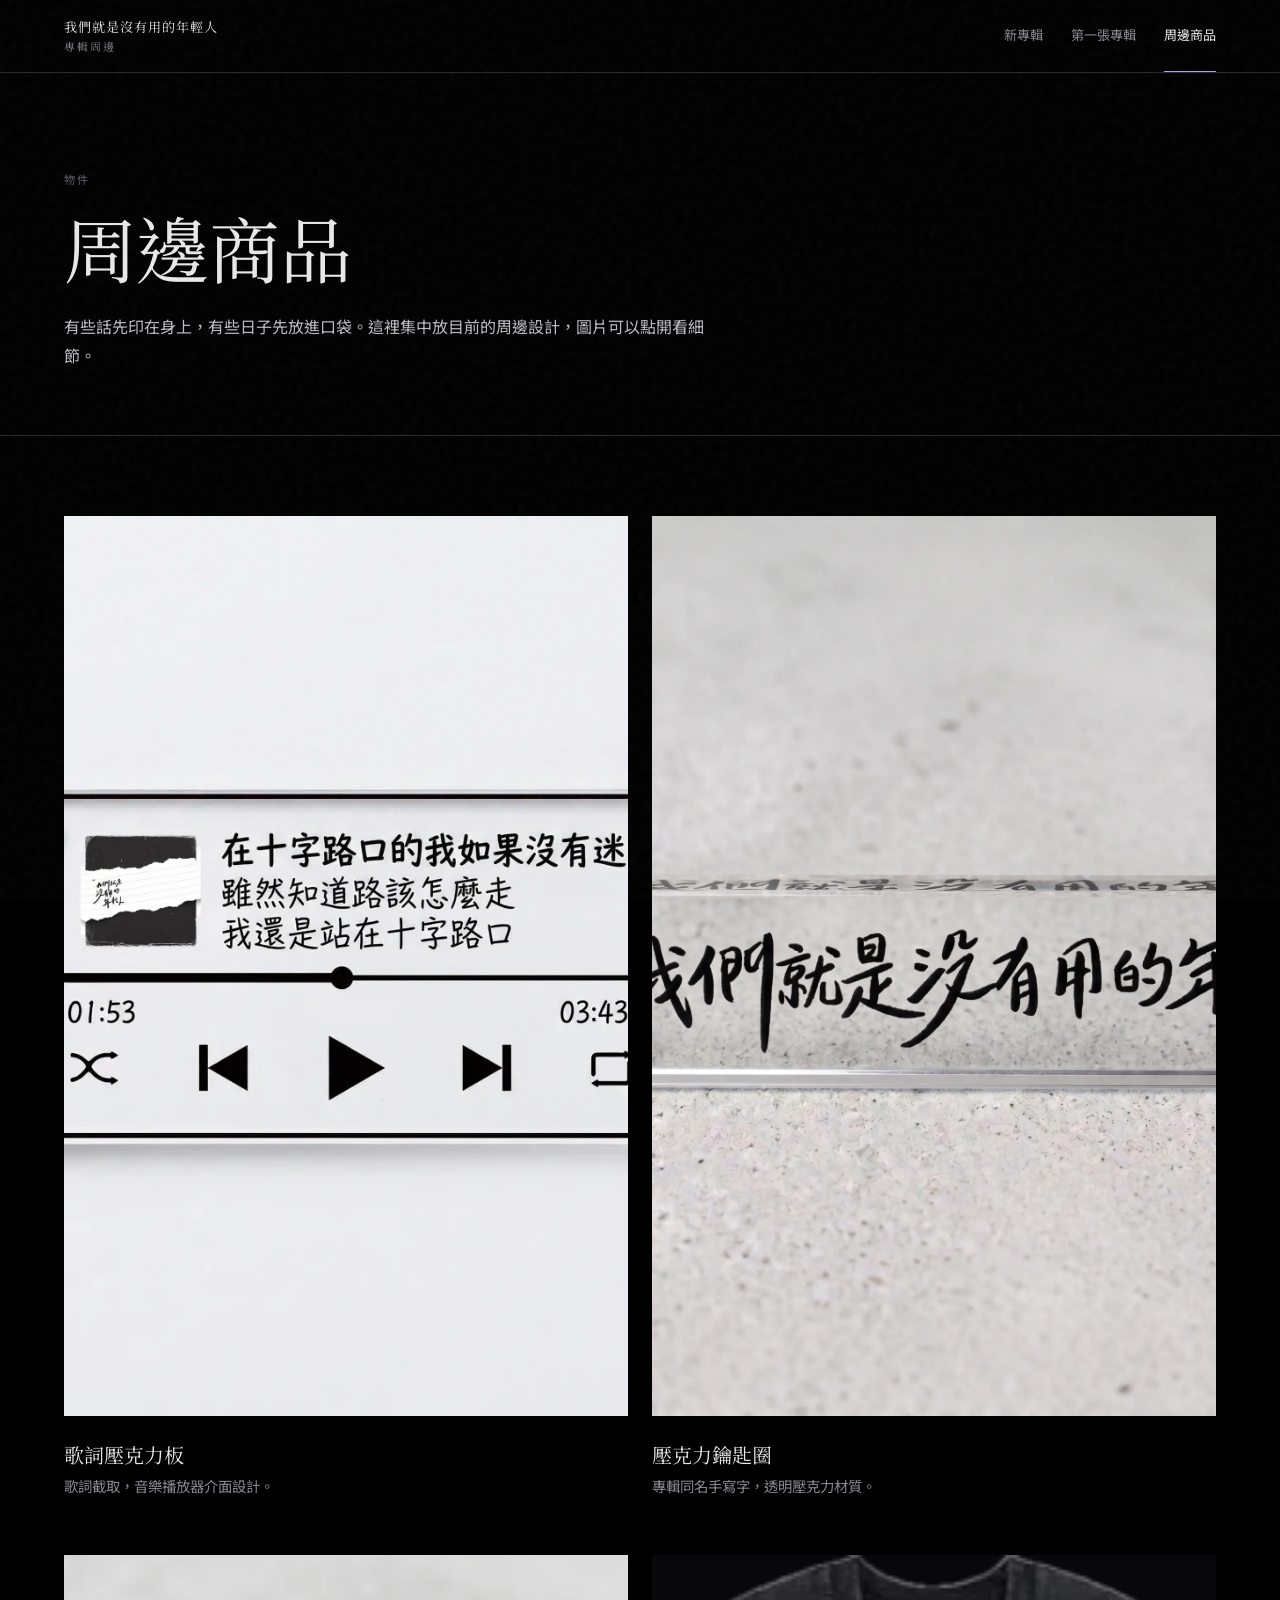
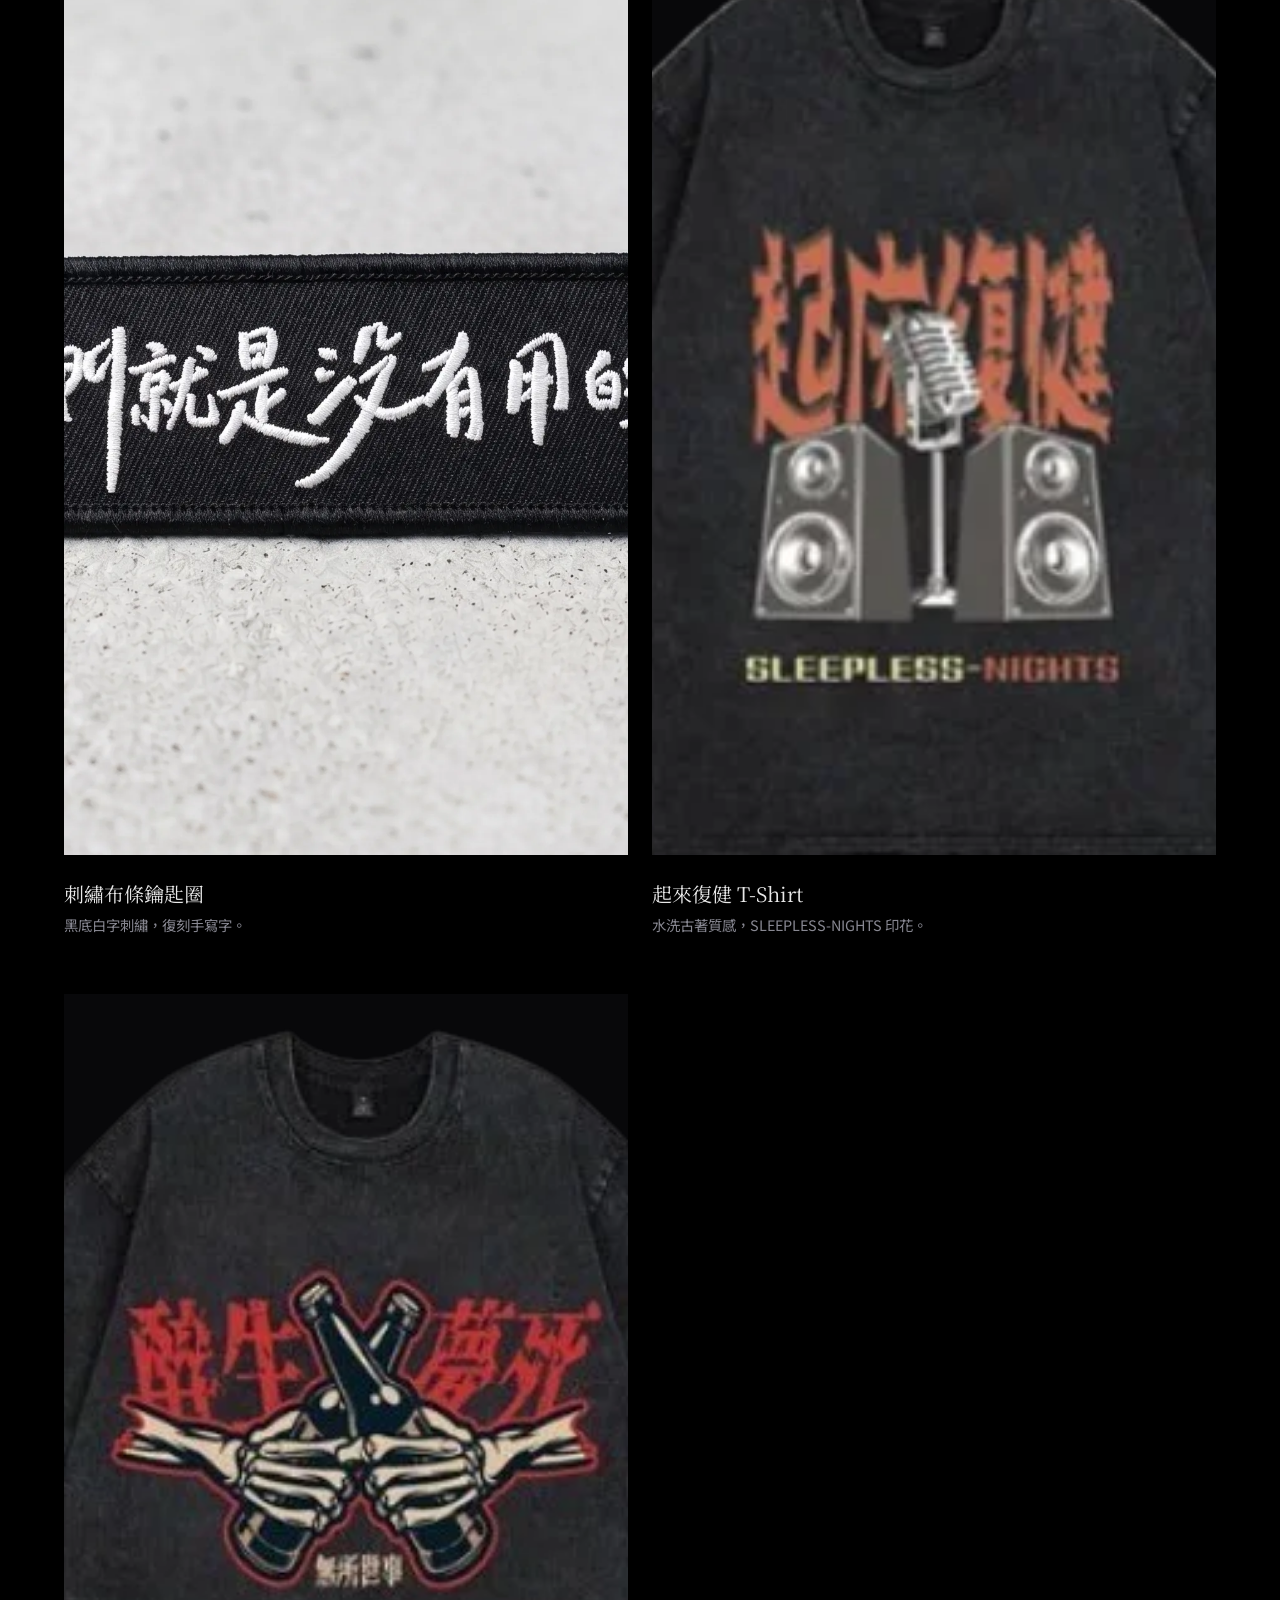
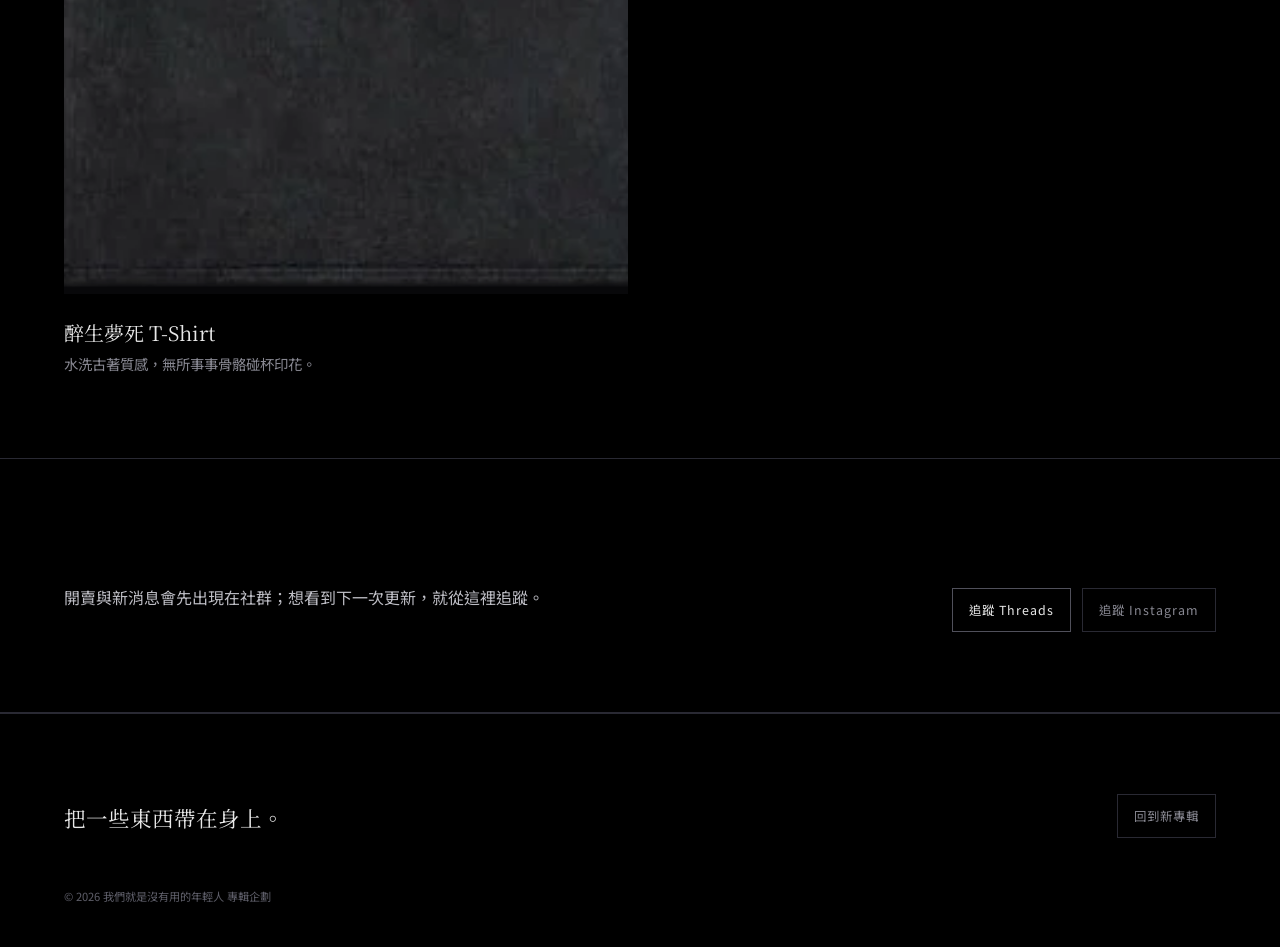
==== merch.html @ c6cdb8cd "建立三頁專輯網站" ====
<!doctype html>
<html lang="zh-Hant">
<head>
  <meta charset="utf-8">
  <meta name="viewport" content="width=device-width, initial-scale=1">
  <title>周邊商品｜我們就是沒有用的年輕人</title>
  <meta name="description" content="《我們就是沒有用的年輕人》專輯周邊：歌詞壓克力板、鑰匙圈與兩款 T-Shirt。">
  <link rel="canonical" href="https://manfredsun.github.io/useless-youth-album/merch.html">
  <meta property="og:title" content="周邊商品｜我們就是沒有用的年輕人">
  <meta property="og:description" content="把歌詞、手寫字和那些陪我們走過的日子帶在身上。">
  <meta property="og:type" content="website">
  <meta property="og:url" content="https://manfredsun.github.io/useless-youth-album/merch.html">
  <meta property="og:image" content="https://manfredsun.github.io/useless-youth-album/images/tshirt_zuishengmengsi.png">
  <link rel="preconnect" href="https://fonts.googleapis.com"><link rel="preconnect" href="https://fonts.gstatic.com" crossorigin>
  <link href="https://fonts.googleapis.com/css2?family=Noto+Serif+TC:wght@400;700;900&family=Noto+Sans+TC:wght@300;400;500;700&display=swap" rel="stylesheet">
  <link rel="stylesheet" href="styles.css">
</head>
<body>
  <a class="skip-link" href="#main-content">跳到主要內容</a>
  <div class="site-shell">
    <header class="site-nav"><div class="container nav-inner">
      <a class="brand serif" href="index.html">我們就是沒有用的年輕人<span>專輯周邊</span></a>
      <nav class="nav-links" aria-label="網站導覽"><a href="index.html">新專輯</a><a href="previous-album.html">第一張專輯</a><a href="merch.html" aria-current="page">周邊商品</a></nav>
    </div></header>
    <main id="main-content">
      <section class="page-hero"><div class="container"><span class="eyebrow">物件</span><h1 class="serif">周邊商品</h1><p>有些話先印在身上，有些日子先放進口袋。這裡集中放目前的周邊設計，圖片可以點開看細節。</p></div></section>
      <section class="section"><div class="container">
        <div class="merch-grid">
          <article class="merch-item"><figure><button class="photo-button" type="button" data-lightbox-src="images/十字路口 歌詞壓克力.webp" data-lightbox-alt="歌詞壓克力板"><img class="merch-image" src="images/十字路口 歌詞壓克力.webp" alt="歌詞壓克力板" loading="lazy" width="900" height="900"></button><figcaption><h2>歌詞壓克力板</h2><p>歌詞截取，音樂播放器介面設計。</p></figcaption></figure></article>
          <article class="merch-item"><figure><button class="photo-button" type="button" data-lightbox-src="images/壓克力設計.webp" data-lightbox-alt="壓克力鑰匙圈"><img class="merch-image" src="images/壓克力設計.webp" alt="壓克力鑰匙圈" loading="lazy" width="900" height="900"></button><figcaption><h2>壓克力鑰匙圈</h2><p>專輯同名手寫字，透明壓克力材質。</p></figcaption></figure></article>
          <article class="merch-item"><figure><button class="photo-button" type="button" data-lightbox-src="images/布條.webp" data-lightbox-alt="刺繡布條鑰匙圈"><img class="merch-image" src="images/布條.webp" alt="刺繡布條鑰匙圈" loading="lazy" width="900" height="900"></button><figcaption><h2>刺繡布條鑰匙圈</h2><p>黑底白字刺繡，復刻手寫字。</p></figcaption></figure></article>
          <article class="merch-item"><figure><button class="photo-button" type="button" data-lightbox-src="images/tshirt_sleepless_nights.webp" data-lightbox-alt="起來復健 T-Shirt"><img class="merch-image" src="images/tshirt_sleepless_nights.webp" alt="起來復健 T-Shirt" loading="lazy" width="900" height="900"></button><figcaption><h2>起來復健 T-Shirt</h2><p>水洗古著質感，SLEEPLESS-NIGHTS 印花。</p></figcaption></figure></article>
          <article class="merch-item"><figure><button class="photo-button" type="button" data-lightbox-src="images/tshirt_zuishengmengsi.webp" data-lightbox-alt="醉生夢死 T-Shirt"><img class="merch-image" src="images/tshirt_zuishengmengsi.webp" alt="醉生夢死 T-Shirt" loading="lazy" width="900" height="900"></button><figcaption><h2>醉生夢死 T-Shirt</h2><p>水洗古著質感，無所事事骨骼碰杯印花。</p></figcaption></figure></article>
        </div>
      </div></section>
      <section class="section"><div class="container social-panel"><p>開賣與新消息會先出現在社群；想看到下一次更新，就從這裡追蹤。</p><div class="link-row"><a class="button-link" href="https://www.threads.net/@uselessyouth2026" target="_blank" rel="noopener noreferrer">追蹤 Threads</a><a class="button-link subtle" href="https://www.instagram.com/uselessyouth2026/" target="_blank" rel="noopener noreferrer">追蹤 Instagram</a></div></div></section>
    </main>
    <footer class="site-footer"><div class="container footer-inner"><p class="footer-quote serif">把一些東西帶在身上。</p><a class="button-link subtle" href="index.html">回到新專輯</a></div><div class="container"><p class="copyright">© 2026 我們就是沒有用的年輕人 專輯企劃</p></div></footer>
  </div>
  <div class="lightbox" data-lightbox hidden role="dialog" aria-modal="true" aria-label="圖片預覽"><button class="lightbox-close" type="button" data-lightbox-close aria-label="關閉圖片預覽">×</button><img src="" alt=""></div>
  <script src="site.js"></script>
</body>
</html>
---- styles.css ----
:root {
  --ink: #000;
  --panel: #0d0d0f;
  --panel-soft: #14141a;
  --line: #292933;
  --text: #e8e8e8;
  --body: #bdbdc4;
  --muted: #888892;
  --dim: #5e5e69;
  --violet: #a7a4e0;
  --max: 72rem;
}

* { box-sizing: border-box; }
html { scroll-behavior: smooth; background: var(--ink); }
body {
  margin: 0;
  background: var(--ink);
  color: var(--body);
  font-family: "Noto Sans TC", system-ui, sans-serif;
  font-size: 1rem;
  line-height: 1.85;
  overflow-x: hidden;
}
body::before {
  content: "";
  position: fixed;
  inset: 0;
  pointer-events: none;
  z-index: 20;
  opacity: .035;
  background-image: url("data:image/svg+xml,%3Csvg viewBox='0 0 180 180' xmlns='http://www.w3.org/2000/svg'%3E%3Cfilter id='n'%3E%3CfeTurbulence type='fractalNoise' baseFrequency='.75' numOctaves='3' stitchTiles='stitch'/%3E%3C/filter%3E%3Crect width='100%25' height='100%25' filter='url(%23n)'/%3E%3C/svg%3E");
}
a { color: inherit; }
button, a, summary { -webkit-tap-highlight-color: transparent; }
a:focus-visible, button:focus-visible, summary:focus-visible, [role="button"]:focus-visible { outline: 2px solid var(--violet); outline-offset: 5px; }
img { display: block; max-width: 100%; }
.serif { font-family: "Noto Serif TC", Georgia, serif; }
.site-shell { position: relative; z-index: 1; }
.container { width: min(calc(100% - 2.5rem), var(--max)); margin-inline: auto; }
.skip-link { position: absolute; left: 1rem; top: -4rem; padding: .55rem .8rem; background: var(--violet); color: var(--ink); z-index: 50; }
.skip-link:focus { top: 1rem; }

.site-nav {
  position: relative;
  z-index: 10;
  border-bottom: 1px solid var(--line);
  background: rgba(0,0,0,.92);
}
.nav-inner { min-height: 4.5rem; display: flex; align-items: center; justify-content: space-between; gap: 2rem; }
.brand { text-decoration: none; color: var(--text); letter-spacing: .08em; font-size: .82rem; line-height: 1.35; }
.brand span { display: block; color: var(--muted); font-size: .68rem; letter-spacing: .18em; margin-top: .2rem; }
.nav-links { display: flex; align-items: stretch; gap: 1.75rem; height: 4.5rem; }
.nav-links a { display: inline-flex; align-items: center; text-decoration: none; color: var(--muted); font-size: .82rem; border-bottom: 1px solid transparent; transition: color .2s, border-color .2s; }
.nav-links a:hover, .nav-links a[aria-current="page"] { color: var(--text); border-color: var(--violet); }

.hero { min-height: calc(100svh - 4.5rem); display: grid; place-items: center; padding: 4rem 1.25rem 5rem; position: relative; overflow: hidden; }
.hero::after { content: ""; position: absolute; inset: auto 0 0; height: 35%; background: linear-gradient(transparent, var(--ink)); pointer-events: none; }
.hero-inner { width: min(100%, 54rem); text-align: center; position: relative; z-index: 1; }
.hero-title-art { width: min(26rem, 72vw); margin: 0 auto .7rem; filter: invert(1) contrast(1.35) brightness(1.15); mix-blend-mode: screen; }
.hero-kicker { margin: 0; color: var(--muted); font-size: .72rem; letter-spacing: .2em; }
.hero h1 { margin: .4rem auto 0; color: var(--text); font-weight: 400; font-size: clamp(1.7rem, 4vw, 2.7rem); letter-spacing: .12em; }
.hero-art { width: min(34rem, 92vw); margin: 1.25rem auto -1rem; object-fit: contain; }
.hero-note { max-width: 32rem; margin: 1.5rem auto 0; color: var(--muted); font-size: .95rem; }
.hero-actions, .link-row { display: flex; flex-wrap: wrap; justify-content: center; gap: .7rem; margin-top: 1.6rem; }
.button-link { min-height: 2.75rem; display: inline-flex; align-items: center; justify-content: center; padding: .55rem 1rem; border: 1px solid #50505b; color: var(--text); text-decoration: none; font-size: .78rem; letter-spacing: .08em; transition: border-color .2s, color .2s, background .2s; }
.button-link:hover { border-color: var(--violet); color: var(--ink); background: var(--violet); }
.button-link.subtle { color: var(--muted); border-color: var(--line); }

.intro { padding: 7rem 0 6rem; border-top: 1px solid var(--line); }
.intro-grid { display: grid; grid-template-columns: 10rem minmax(0, 38rem); gap: 3rem; align-items: start; }
.eyebrow { color: var(--dim); font-size: .7rem; letter-spacing: .18em; }
.intro blockquote { margin: 0; color: var(--text); font-size: clamp(1.45rem, 3vw, 2.1rem); line-height: 1.7; }
.intro p { margin: 1.5rem 0 0; max-width: 34rem; color: var(--body); }

.chapter { padding: 7rem 0; border-top: 1px solid var(--line); }
.chapter.alt { background: #0a0a0c; }
.chapter-grid { display: grid; grid-template-columns: minmax(12rem, 18rem) minmax(0, 1fr); gap: clamp(2.5rem, 7vw, 6rem); align-items: start; }
.chapter-aside { position: sticky; top: 6rem; }
.chapter-number { color: var(--violet); font-size: .76rem; letter-spacing: .16em; }
.chapter h2 { margin: .4rem 0 1rem; color: var(--text); font-size: clamp(2rem, 4vw, 3.1rem); font-weight: 400; line-height: 1.3; }
.chapter-aside p { margin: 0; color: var(--muted); }
.track-list { display: grid; gap: 5rem; }
.track { display: grid; gap: 1.2rem; }
.track-head { display: flex; align-items: baseline; gap: 1rem; border-bottom: 1px solid var(--line); padding-bottom: .7rem; }
.track-no { color: var(--violet); font-size: 1rem; letter-spacing: .1em; }
.track h3 { margin: 0; color: var(--text); font-size: clamp(1.4rem, 2.5vw, 2rem); font-weight: 400; line-height: 1.4; }
.track p { margin: 0; max-width: 42rem; color: var(--body); }
.track-image { width: 100%; aspect-ratio: 16 / 8; object-fit: cover; background: #08080a; cursor: zoom-in; }
.track-image.contain { object-fit: contain; }
.track-caption { color: var(--dim); font-size: .76rem; }
.chapter-bridge { margin: 4rem auto 0; width: min(100%, 54rem); }
.chapter-bridge img { width: 100%; aspect-ratio: 21 / 8; object-fit: cover; opacity: .72; }

.page-hero { padding: 6rem 0 4rem; border-bottom: 1px solid var(--line); }
.page-hero .eyebrow { display: block; margin-bottom: .75rem; }
.page-hero h1 { margin: 0; color: var(--text); font-size: clamp(2.25rem, 6vw, 4.5rem); font-weight: 400; line-height: 1.25; }
.page-hero p { max-width: 40rem; margin: 1.25rem 0 0; color: var(--body); }
.section { padding: 5rem 0; border-bottom: 1px solid var(--line); }
.section-heading { margin-bottom: 2rem; }
.section-heading h2 { margin: .3rem 0 0; color: var(--text); font-size: clamp(1.65rem, 3vw, 2.6rem); font-weight: 400; }
.section-heading p { max-width: 38rem; margin: .8rem 0 0; color: var(--muted); }

.show-card { display: grid; grid-template-columns: minmax(0, 1.1fr) minmax(0, .9fr); gap: 2rem; align-items: center; padding: 1.5rem; background: var(--panel); border: 1px solid var(--line); }
.show-card img { width: 100%; aspect-ratio: 16 / 10; object-fit: cover; }
.show-meta { color: var(--violet); font-size: .82rem; letter-spacing: .08em; }
.show-card h2 { margin: .5rem 0 1rem; color: var(--text); font-size: clamp(1.25rem, 2.5vw, 1.8rem); font-weight: 400; }
.show-card p { margin: 0; color: var(--body); }

.photo-grid { display: grid; grid-template-columns: repeat(2, minmax(0, 1fr)); gap: .8rem; margin-top: 1rem; }
.photo-button { padding: 0; border: 0; background: #08080a; cursor: zoom-in; }
.photo-button img { width: 100%; aspect-ratio: 16 / 10; object-fit: cover; transition: opacity .2s; }
.photo-button:hover img { opacity: .75; }
.photo-button.feature { grid-column: 1 / -1; }
.photo-button.feature img { aspect-ratio: 16 / 7; }
.photo-note { margin-top: .8rem; color: var(--dim); font-size: .75rem; }

.album-intro { display: grid; grid-template-columns: minmax(0, 1fr) minmax(0, 1.2fr); gap: 2rem; align-items: start; }
.album-intro h2 { margin: 0; color: var(--text); font-size: clamp(1.75rem, 4vw, 3rem); font-weight: 400; line-height: 1.35; }
.album-intro p { margin: 0; color: var(--body); }
.track-list.previous { gap: 1rem; }
.previous-track { border-top: 1px solid var(--line); }
.previous-track:last-child { border-bottom: 1px solid var(--line); }
.previous-summary { min-height: 4.8rem; display: grid; grid-template-columns: 3.5rem minmax(0, 1fr) auto; align-items: center; gap: 1rem; cursor: pointer; list-style: none; }
.previous-summary::-webkit-details-marker { display: none; }
.previous-summary::after { content: "+"; color: var(--muted); font-size: 1.4rem; font-weight: 300; }
.previous-track[open] .previous-summary::after { content: "−"; color: var(--violet); }
.previous-no { color: var(--violet); font-size: .8rem; letter-spacing: .1em; }
.previous-title { color: var(--text); font-family: "Noto Serif TC", Georgia, serif; font-size: 1.15rem; }
.previous-meta { color: var(--muted); font-size: .78rem; }
.previous-body { display: grid; grid-template-columns: minmax(0, 1fr) 11rem; gap: 2rem; padding: 0 3.5rem 1.8rem; }
.previous-description { margin: 0; color: var(--body); }
.lyrics { margin-top: 1.3rem; padding: 1rem 1.2rem; border-left: 2px solid var(--violet); background: var(--panel); }
.lyrics-label { margin: 0 0 .5rem; color: var(--muted); font-size: .75rem; letter-spacing: .08em; }
.lyrics pre { margin: 0; white-space: pre-wrap; color: var(--body); font: inherit; font-size: .9rem; line-height: 1.85; }
.spotify-link { align-self: start; justify-self: end; white-space: nowrap; }
.spotify-link::before { content: "♫  "; color: var(--violet); }

.merch-grid { display: grid; grid-template-columns: repeat(2, minmax(0, 1fr)); gap: 3.5rem 1.5rem; }
.merch-item figure { margin: 0; }
.merch-image { width: 100%; aspect-ratio: 1 / 1; object-fit: contain; background: #08080a; cursor: zoom-in; }
.merch-item h2 { margin: 1rem 0 .25rem; color: var(--text); font: 400 1.25rem/1.4 "Noto Serif TC", Georgia, serif; }
.merch-item p { margin: 0; color: var(--muted); font-size: .9rem; }
.social-panel { display: flex; flex-wrap: wrap; align-items: center; justify-content: space-between; gap: 1rem; padding-top: 1.5rem; }
.social-panel p { margin: 0; max-width: 34rem; color: var(--body); }

.site-footer { padding: 5rem 0 2.5rem; border-top: 1px solid var(--line); }
.footer-inner { display: flex; flex-wrap: wrap; align-items: end; justify-content: space-between; gap: 2rem; }
.footer-quote { margin: 0; color: var(--text); font-size: 1.35rem; }
.copyright { margin: 3rem 0 0; color: var(--dim); font-size: .7rem; }

.lightbox { position: fixed; inset: 0; z-index: 40; display: grid; place-items: center; padding: 1.5rem; background: rgba(0,0,0,.92); }
.lightbox[hidden] { display: none; }
.lightbox img { max-width: min(92vw, 75rem); max-height: 86svh; object-fit: contain; }
.lightbox-close { position: absolute; top: 1.2rem; right: 1.2rem; width: 2.75rem; height: 2.75rem; border: 1px solid #666; background: transparent; color: var(--text); font-size: 1.5rem; cursor: pointer; }

@media (max-width: 700px) {
  .container { width: min(calc(100% - 2rem), var(--max)); }
  .nav-inner { min-height: auto; padding: .9rem 0; align-items: flex-start; }
  .nav-links { height: auto; gap: .85rem; align-items: flex-end; }
  .nav-links a { font-size: .72rem; text-align: center; line-height: 1.35; }
  .brand { max-width: 8.5rem; }
  .hero { min-height: calc(100svh - 5.2rem); padding-top: 3rem; }
  .hero-art { width: min(28rem, 110vw); }
  .hero-title-art { width: min(21rem, 82vw); }
  .intro, .chapter { padding: 4.5rem 0; }
  .intro-grid, .chapter-grid, .show-card, .album-intro { grid-template-columns: 1fr; gap: 1.6rem; }
  .chapter-aside { position: static; }
  .track-list { gap: 3rem; }
  .track-image { aspect-ratio: 4 / 3; }
  .photo-grid { grid-template-columns: 1fr; }
  .photo-button.feature { grid-column: auto; }
  .photo-button.feature img, .photo-button img { aspect-ratio: 16 / 10; }
  .previous-summary { grid-template-columns: 2.5rem minmax(0, 1fr) auto; gap: .7rem; }
  .previous-meta { display: none; }
  .previous-body { grid-template-columns: 1fr; gap: 1rem; padding: 0 0 1.5rem 2.5rem; }
  .spotify-link { justify-self: start; }
  .merch-grid { grid-template-columns: 1fr; gap: 2.8rem; }
  .social-panel { display: grid; }
}

@media (prefers-reduced-motion: reduce) {
  html { scroll-behavior: auto; }
  *, *::before, *::after { transition-duration: .001ms !important; animation-duration: .001ms !important; }
}
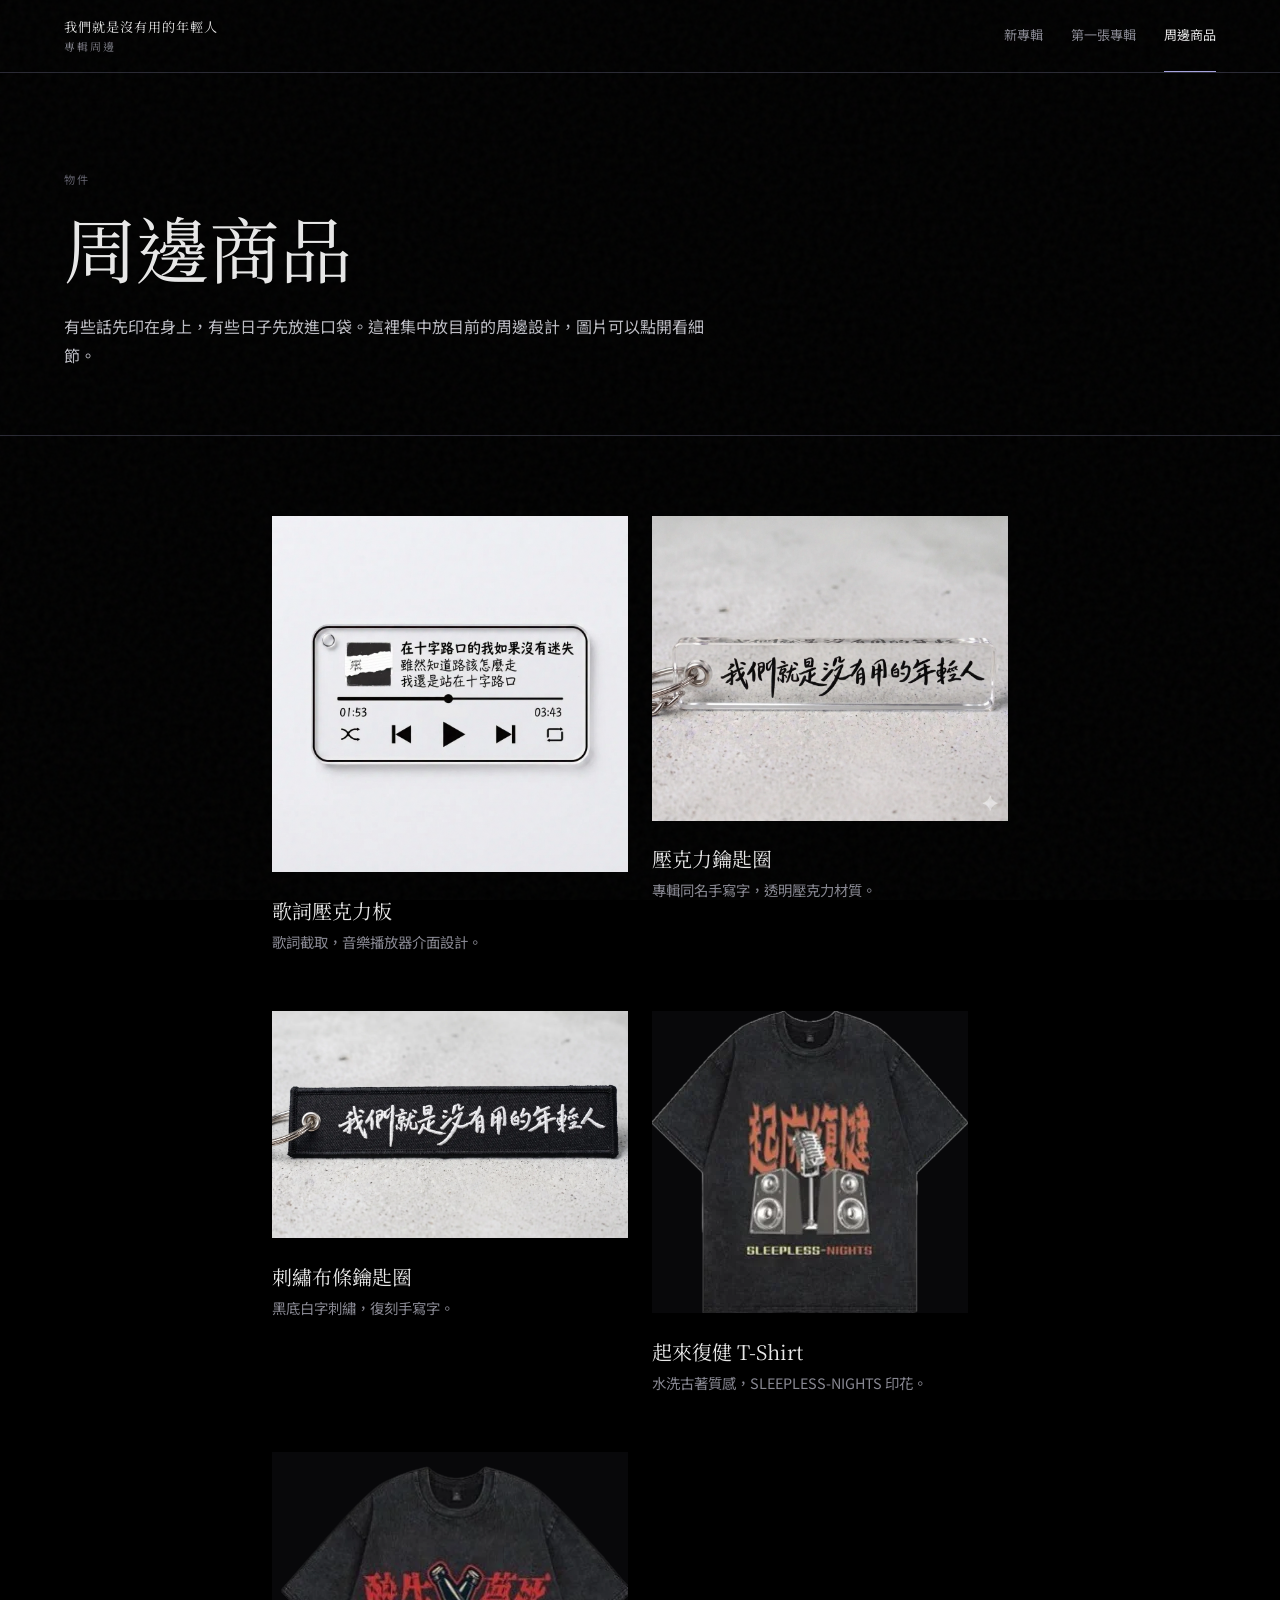
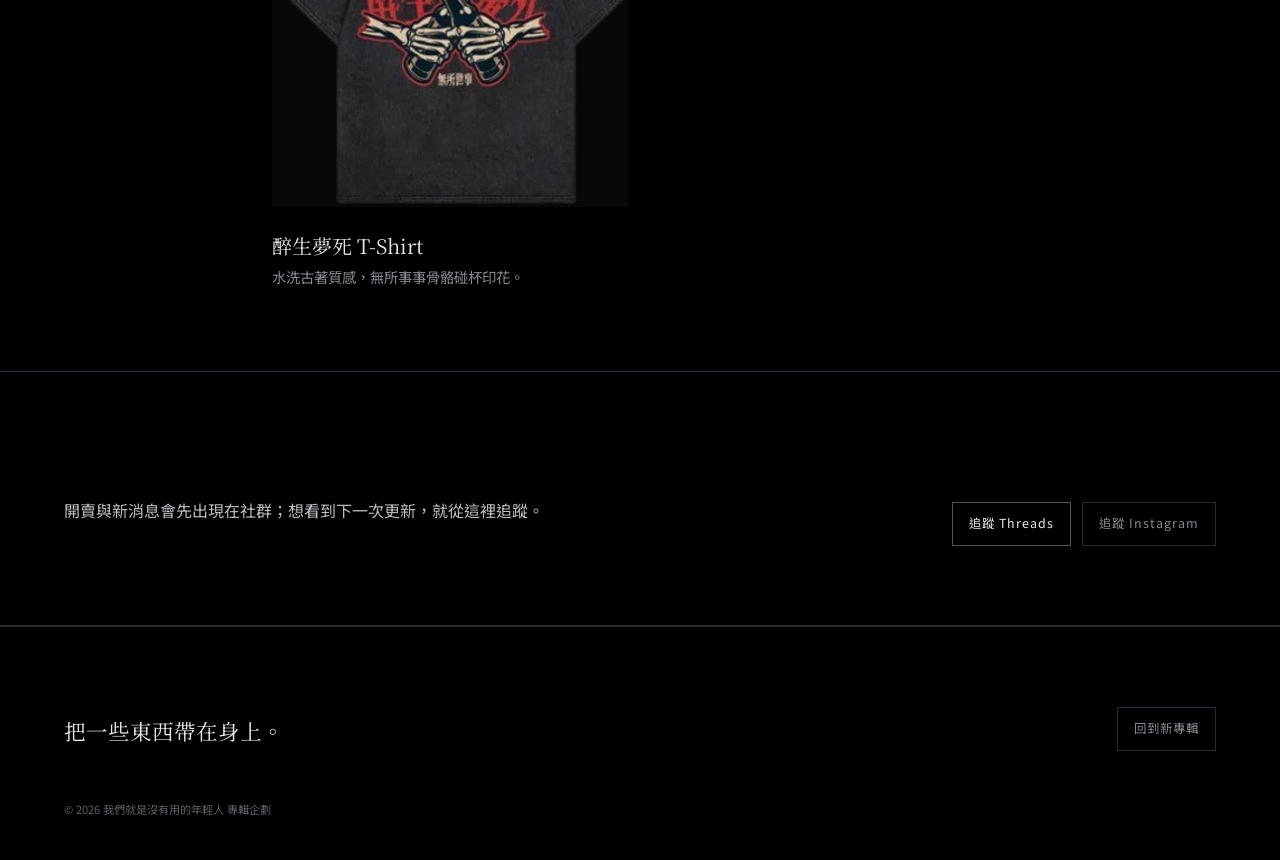
==== commit 391a83fa: "縮小照片並加入捲動漸入" ====
--- a/merch.html
+++ b/merch.html
@@ -5,6 +5,7 @@
   <meta name="viewport" content="width=device-width, initial-scale=1">
   <title>周邊商品｜我們就是沒有用的年輕人</title>
   <meta name="description" content="《我們就是沒有用的年輕人》專輯周邊：歌詞壓克力板、鑰匙圈與兩款 T-Shirt。">
+  <link rel="icon" href="images/title_handwritten.webp" type="image/webp">
   <link rel="canonical" href="https://manfredsun.github.io/useless-youth-album/merch.html">
   <meta property="og:title" content="周邊商品｜我們就是沒有用的年輕人">
   <meta property="og:description" content="把歌詞、手寫字和那些陪我們走過的日子帶在身上。">
@@ -38,6 +39,6 @@
     <footer class="site-footer"><div class="container footer-inner"><p class="footer-quote serif">把一些東西帶在身上。</p><a class="button-link subtle" href="index.html">回到新專輯</a></div><div class="container"><p class="copyright">© 2026 我們就是沒有用的年輕人 專輯企劃</p></div></footer>
   </div>
   <div class="lightbox" data-lightbox hidden role="dialog" aria-modal="true" aria-label="圖片預覽"><button class="lightbox-close" type="button" data-lightbox-close aria-label="關閉圖片預覽">×</button><img src="" alt=""></div>
-  <script src="site.js"></script>
+  <script src="site.js?v=20260913"></script>
 </body>
 </html>
--- a/styles.css
+++ b/styles.css
@@ -107,12 +107,11 @@
 .show-card h2 { margin: .5rem 0 1rem; color: var(--text); font-size: clamp(1.25rem, 2.5vw, 1.8rem); font-weight: 400; }
 .show-card p { margin: 0; color: var(--body); }
 
-.photo-grid { display: grid; grid-template-columns: repeat(2, minmax(0, 1fr)); gap: .8rem; margin-top: 1rem; }
+.photo-grid { width: min(100%, 55rem); display: grid; grid-template-columns: repeat(2, minmax(0, 1fr)); gap: .8rem; margin: 1rem auto 0; }
 .photo-button { padding: 0; border: 0; background: #08080a; cursor: zoom-in; }
-.photo-button img { width: 100%; aspect-ratio: 16 / 10; object-fit: cover; transition: opacity .2s; }
+.photo-button img { width: 100%; height: auto; object-fit: contain; transition: opacity .2s; }
 .photo-button:hover img { opacity: .75; }
-.photo-button.feature { grid-column: 1 / -1; }
-.photo-button.feature img { aspect-ratio: 16 / 7; }
+.photo-button.feature { grid-column: 1 / -1; width: min(100%, 45rem); justify-self: center; }
 .photo-note { margin-top: .8rem; color: var(--dim); font-size: .75rem; }
 
 .album-intro { display: grid; grid-template-columns: minmax(0, 1fr) minmax(0, 1.2fr); gap: 2rem; align-items: start; }
@@ -136,9 +135,9 @@
 .spotify-link { align-self: start; justify-self: end; white-space: nowrap; }
 .spotify-link::before { content: "♫  "; color: var(--violet); }
 
-.merch-grid { display: grid; grid-template-columns: repeat(2, minmax(0, 1fr)); gap: 3.5rem 1.5rem; }
+.merch-grid { width: min(100%, 46rem); display: grid; grid-template-columns: repeat(2, minmax(0, 1fr)); gap: 3.5rem 1.5rem; margin-inline: auto; }
 .merch-item figure { margin: 0; }
-.merch-image { width: 100%; aspect-ratio: 1 / 1; object-fit: contain; background: #08080a; cursor: zoom-in; }
+.merch-image { width: 100%; height: auto; object-fit: contain; background: #08080a; cursor: zoom-in; }
 .merch-item h2 { margin: 1rem 0 .25rem; color: var(--text); font: 400 1.25rem/1.4 "Noto Serif TC", Georgia, serif; }
 .merch-item p { margin: 0; color: var(--muted); font-size: .9rem; }
 .social-panel { display: flex; flex-wrap: wrap; align-items: center; justify-content: space-between; gap: 1rem; padding-top: 1.5rem; }
@@ -153,6 +152,16 @@
 .lightbox[hidden] { display: none; }
 .lightbox img { max-width: min(92vw, 75rem); max-height: 86svh; object-fit: contain; }
 .lightbox-close { position: absolute; top: 1.2rem; right: 1.2rem; width: 2.75rem; height: 2.75rem; border: 1px solid #666; background: transparent; color: var(--text); font-size: 1.5rem; cursor: pointer; }
+
+.reveal {
+  --reveal-delay: 0ms;
+  opacity: 0;
+  transform: translateY(12px);
+  transition: opacity .6s cubic-bezier(.16, 1, .3, 1), transform .6s cubic-bezier(.16, 1, .3, 1);
+  transition-delay: var(--reveal-delay);
+  will-change: opacity, transform;
+}
+.reveal.is-visible { opacity: 1; transform: none; }
 
 @media (max-width: 700px) {
   .container { width: min(calc(100% - 2rem), var(--max)); }
@@ -169,17 +178,18 @@
   .track-list { gap: 3rem; }
   .track-image { aspect-ratio: 4 / 3; }
   .photo-grid { grid-template-columns: 1fr; }
-  .photo-button.feature { grid-column: auto; }
-  .photo-button.feature img, .photo-button img { aspect-ratio: 16 / 10; }
+  .photo-grid { width: min(100%, 20rem); }
+  .photo-button.feature { grid-column: auto; width: 100%; }
   .previous-summary { grid-template-columns: 2.5rem minmax(0, 1fr) auto; gap: .7rem; }
   .previous-meta { display: none; }
   .previous-body { grid-template-columns: 1fr; gap: 1rem; padding: 0 0 1.5rem 2.5rem; }
   .spotify-link { justify-self: start; }
-  .merch-grid { grid-template-columns: 1fr; gap: 2.8rem; }
+  .merch-grid { width: min(100%, 17.5rem); grid-template-columns: 1fr; gap: 2.8rem; }
   .social-panel { display: grid; }
 }
 
 @media (prefers-reduced-motion: reduce) {
   html { scroll-behavior: auto; }
   *, *::before, *::after { transition-duration: .001ms !important; animation-duration: .001ms !important; }
+  .reveal, .reveal.is-visible { opacity: 1; transform: none; transition: none; }
 }
